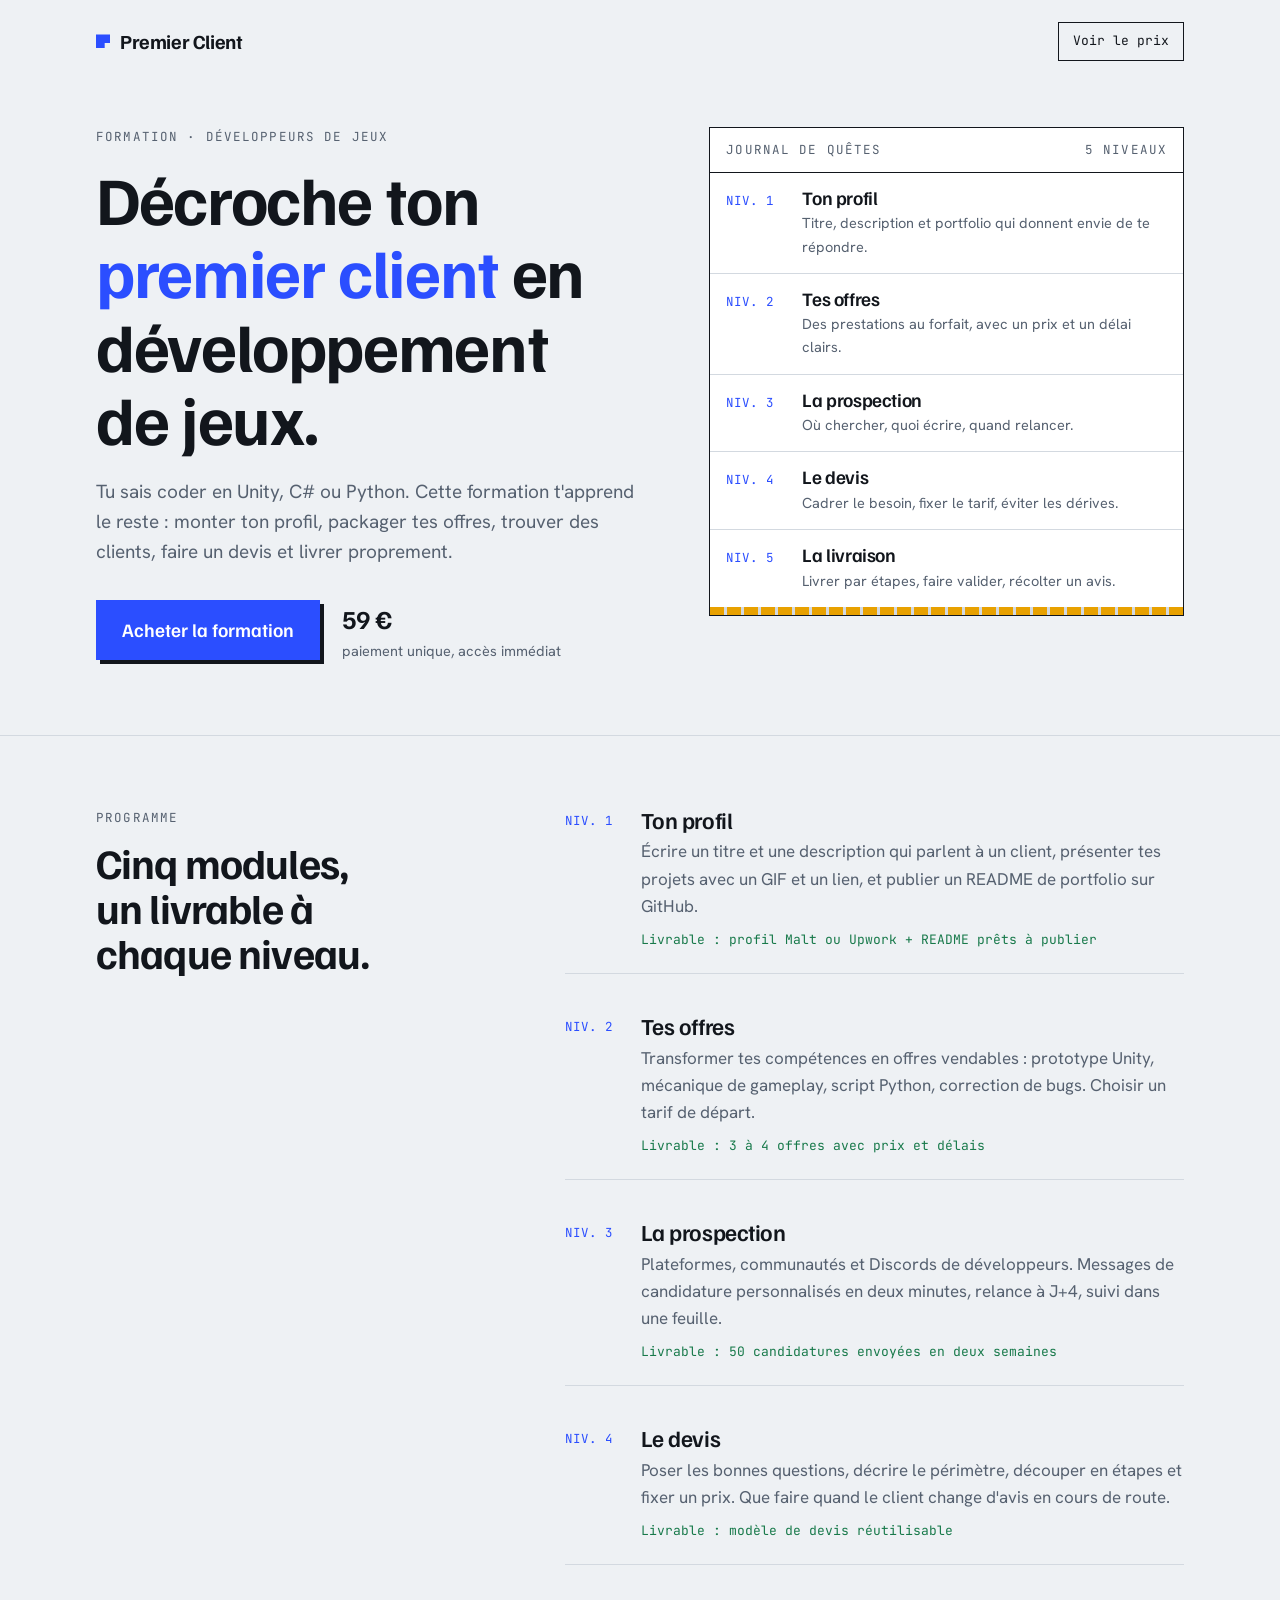
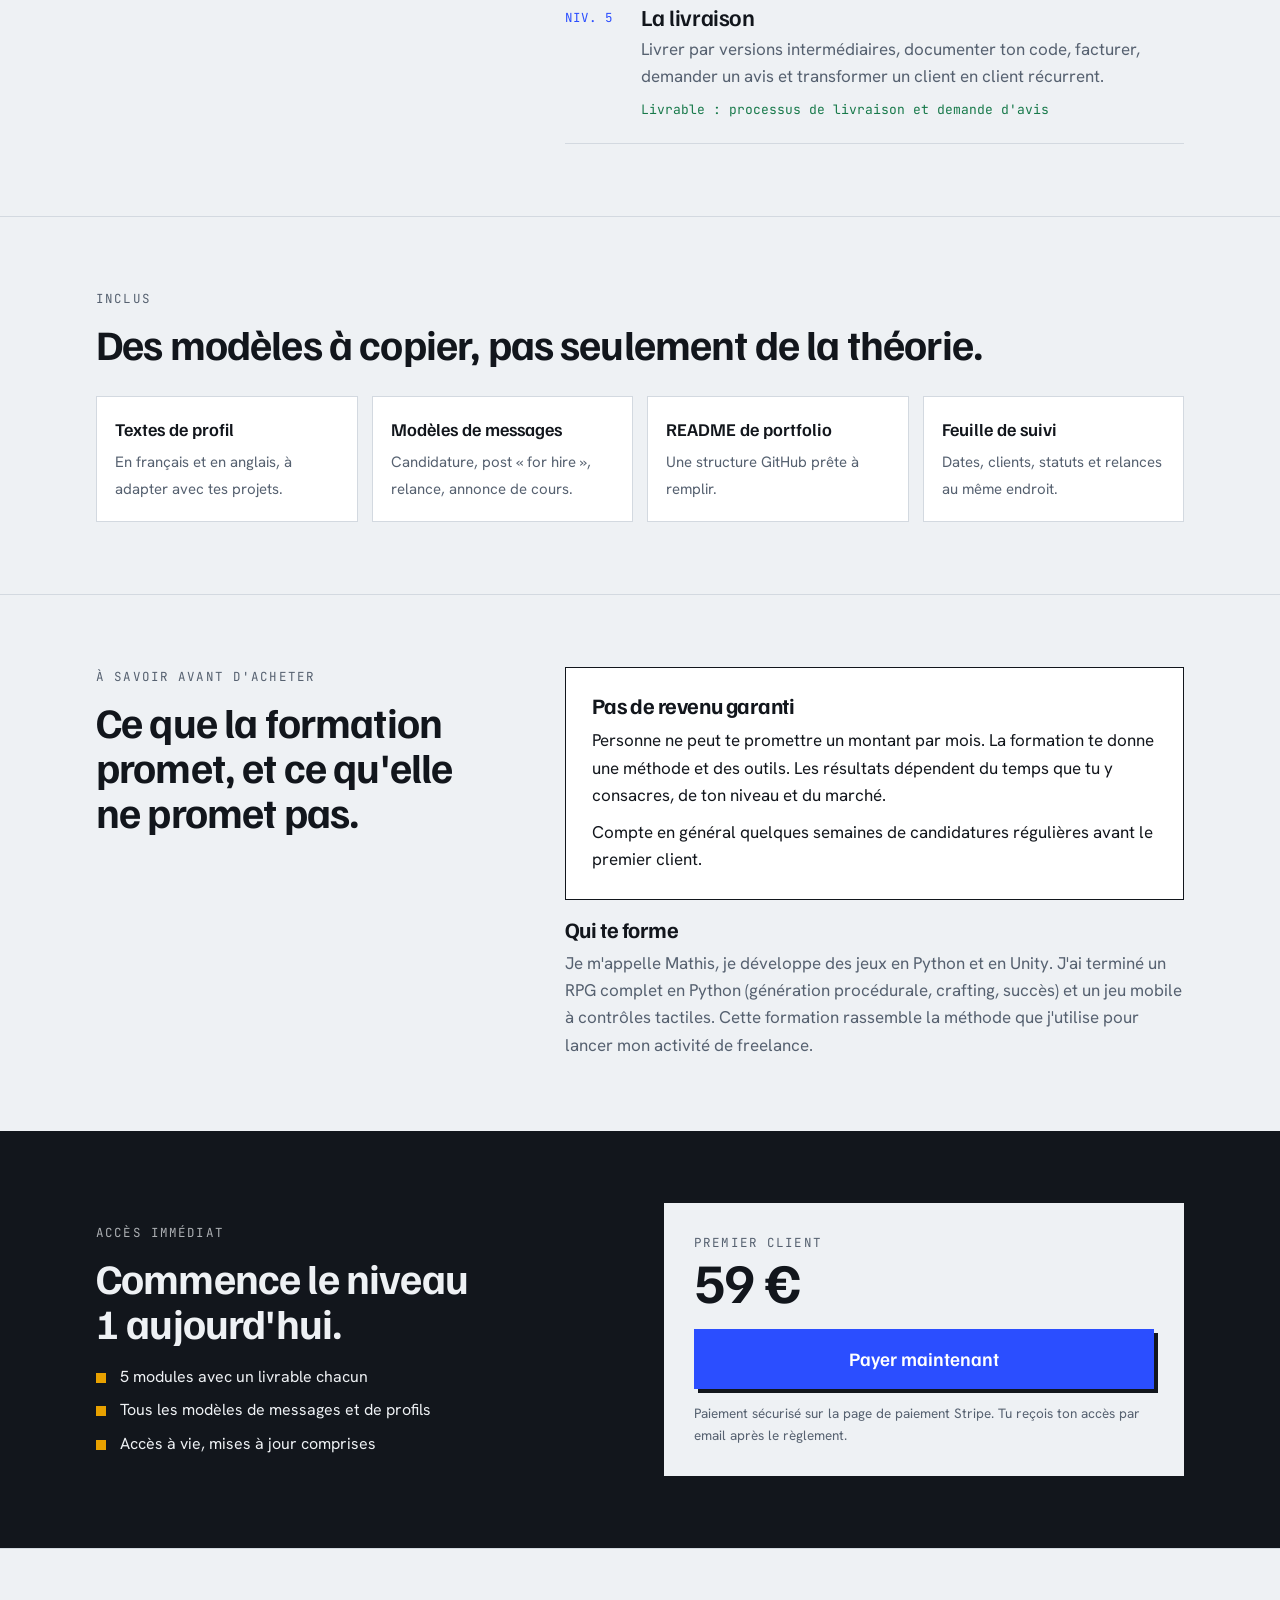
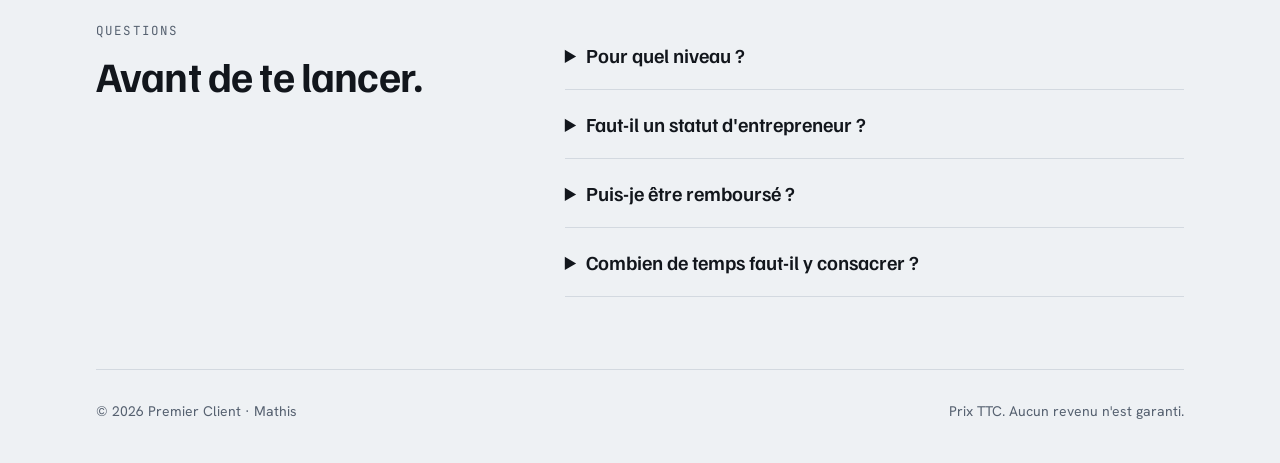
==== index.html @ 12212948 "Page de vente Premier Client Co-Authored-By: Claude Opus 5.5 <noreply@anthropic.com> Claude-Session:" ====
<!doctype html>
<html lang="fr">
<head>
<meta charset="utf-8">
<meta name="viewport" content="width=device-width, initial-scale=1, viewport-fit=cover">
<title>Premier Client</title>
<link rel="preconnect" href="https://fonts.googleapis.com">
<link rel="preconnect" href="https://fonts.gstatic.com" crossorigin>
<link rel="stylesheet" href="https://fonts.googleapis.com/css2?family=Familjen+Grotesk:wght@500;600;700&family=Hanken+Grotesk:wght@400;500;600&family=JetBrains+Mono:wght@400;500&display=swap">
<style>
/* Layout: texte à gauche, "journal de quêtes" des 5 modules à droite; puis sections en colonne unique */
:root {
  --bg: #eef1f4;
  --surface: #ffffff;
  --fg: #12161c;
  --muted: #566170;
  --line: #d3d9e0;
  --accent: #2b4eff;
  --accent-fg: #ffffff;
  --xp: #e8a100;
  --ok: #17794a;
  --display: "Familjen Grotesk", "Helvetica Neue", Arial, sans-serif;
  --body: "Hanken Grotesk", system-ui, -apple-system, "Segoe UI", sans-serif;
  --mono: "JetBrains Mono", ui-monospace, "SFMono-Regular", Menlo, monospace;
}
@media (prefers-color-scheme: dark) {
  :root:not([data-theme="light"]) {
    --bg: #0e1218; --surface: #161c25; --fg: #e9edf3; --muted: #9aa5b4;
    --line: #2a3340; --accent: #7a93ff; --accent-fg: #0e1218; --xp: #f2b73a; --ok: #4cc58b;
    color-scheme: dark;
  }
}
:root[data-theme="dark"] {
  --bg: #0e1218; --surface: #161c25; --fg: #e9edf3; --muted: #9aa5b4;
  --line: #2a3340; --accent: #7a93ff; --accent-fg: #0e1218; --xp: #f2b73a; --ok: #4cc58b;
  color-scheme: dark;
}

* { box-sizing: border-box; }
body {
  background: var(--bg); color: var(--fg);
  font-family: var(--body); font-size: 17px; line-height: 1.6;
  padding-block: 0;
}
.wrap {
  max-width: 1120px; margin: 0 auto;
  padding-left: max(16px, env(safe-area-inset-left, 0px));
  padding-right: max(16px, env(safe-area-inset-right, 0px));
}
a { color: inherit; }
h1, h2, h3 { font-family: var(--display); line-height: 1.08; text-wrap: balance; margin: 0; letter-spacing: -0.02em; }
p { margin: 0; }
.label { font-family: var(--mono); font-size: 12.5px; letter-spacing: 0.09em; text-transform: uppercase; color: var(--muted); }

/* header */
.top { display: flex; justify-content: space-between; align-items: center; gap: 16px; padding-block: 22px; }
.brand { font-family: var(--display); font-weight: 700; font-size: 20px; letter-spacing: -0.02em; display: flex; align-items: center; gap: 10px; }
.brand i { width: 14px; height: 14px; background: var(--accent); display: inline-block; clip-path: polygon(0 0, 100% 0, 100% 62%, 62% 62%, 62% 100%, 0 100%); }
.top a.cta-s { font-family: var(--mono); font-size: 13px; text-decoration: none; border: 1px solid var(--fg); padding: 8px 14px; white-space: nowrap; }
.top a.cta-s:hover { background: var(--fg); color: var(--bg); }

/* hero */
.hero { display: grid; grid-template-columns: 1.08fr 0.92fr; gap: 56px; align-items: start; padding-block: 44px 72px; }
.hero > * { min-width: 0; }
.hero h1 { font-size: clamp(38px, 6vw, 68px); font-weight: 700; margin-block: 14px 22px; }
.hero h1 em { font-style: normal; color: var(--accent); }
.lead { font-size: 19px; color: var(--muted); max-width: 52ch; }
.buy-row { display: flex; flex-wrap: wrap; align-items: center; gap: 14px 22px; margin-top: 30px; }
.btn {
  display: inline-block; background: var(--accent); color: var(--accent-fg);
  font-family: var(--display); font-weight: 600; font-size: 19px; text-decoration: none;
  padding: 15px 26px; border: 0; cursor: pointer;
  box-shadow: 4px 4px 0 var(--fg); transition: transform .12s, box-shadow .12s;
}
.btn:hover { transform: translate(2px, 2px); box-shadow: 2px 2px 0 var(--fg); }
.btn:focus-visible, a:focus-visible, summary:focus-visible { outline: 3px solid var(--xp); outline-offset: 3px; }
.price-note { font-size: 14.5px; color: var(--muted); }
.price-note b { font-family: var(--display); font-size: 26px; color: var(--fg); letter-spacing: -0.02em; }
.notice { margin-top: 16px; font-family: var(--mono); font-size: 13px; padding: 10px 14px; border: 1px dashed var(--xp); color: var(--fg); }

/* quest log */
.log { background: var(--surface); border: 1px solid var(--fg); }
.log-head { display: flex; justify-content: space-between; align-items: center; gap: 12px; padding: 12px 16px; border-bottom: 1px solid var(--fg); }
.log ol { list-style: none; margin: 0; padding: 0; }
.log li { display: grid; grid-template-columns: 64px 1fr; gap: 12px; padding: 15px 16px; border-bottom: 1px solid var(--line); }
.log li:last-child { border-bottom: 0; }
.lvl { font-family: var(--mono); font-size: 12.5px; color: var(--accent); padding-top: 3px; }
.log h3 { font-size: 19px; font-weight: 600; }
.log p { font-size: 14.5px; color: var(--muted); margin-top: 3px; }
.xp { height: 8px; background: var(--line); margin: 0; }
.xp span { display: block; height: 100%; width: 100%; background: repeating-linear-gradient(90deg, var(--xp) 0 14px, transparent 14px 17px); }

/* sections */
section { padding-block: 72px; border-top: 1px solid var(--line); }
.sec-grid { display: grid; grid-template-columns: 0.8fr 1.2fr; gap: 56px; }
.sec-grid > * { min-width: 0; }
h2 { font-size: clamp(28px, 4vw, 42px); font-weight: 700; margin-top: 12px; }
.sec-grid .body { display: grid; gap: 18px; }
.mod { padding: 22px 0; border-bottom: 1px solid var(--line); display: grid; grid-template-columns: 64px 1fr; gap: 12px; }
.mod:first-child { padding-top: 0; }
.mod h3 { font-size: 23px; font-weight: 600; }
.mod p { color: var(--muted); margin-top: 6px; }
.mod .out { margin-top: 10px; font-family: var(--mono); font-size: 13px; color: var(--ok); }
.pack { display: grid; grid-template-columns: repeat(auto-fit, minmax(230px, 1fr)); gap: 14px; margin-top: 30px; }
.pack div { border: 1px solid var(--line); background: var(--surface); padding: 18px; }
.pack b { font-family: var(--display); font-size: 18px; font-weight: 600; display: block; margin-bottom: 4px; }
.pack span { font-size: 15px; color: var(--muted); }
.not { background: var(--surface); border: 1px solid var(--fg); padding: 26px; }
.not h3 { font-size: 22px; margin-bottom: 10px; }
.not p + p { margin-top: 10px; }

/* purchase */
.checkout { background: var(--fg); color: var(--bg); border-top: 0; }
.checkout .label { color: var(--bg); opacity: .7; }
.co-grid { display: grid; grid-template-columns: 1fr 1fr; gap: 48px; align-items: center; }
.co-grid > * { min-width: 0; }
.checkout ul { list-style: none; margin: 18px 0 0; padding: 0; display: grid; gap: 8px; }
.checkout li { padding-left: 24px; position: relative; font-size: 16px; }
.checkout li::before { content: ""; position: absolute; left: 0; top: 9px; width: 10px; height: 10px; background: var(--xp); }
.co-card { background: var(--bg); color: var(--fg); padding: 30px; }
.co-card .big { font-family: var(--display); font-size: 56px; font-weight: 700; letter-spacing: -0.03em; line-height: 1; }
.co-card .btn { width: 100%; text-align: center; margin-top: 20px; }
.co-card small { display: block; margin-top: 14px; color: var(--muted); font-size: 13.5px; }

details { border-bottom: 1px solid var(--line); padding: 18px 0; }
summary { cursor: pointer; font-family: var(--display); font-weight: 600; font-size: 20px; }
details p { color: var(--muted); margin-top: 10px; max-width: 62ch; }

footer { padding-block: 30px 40px; font-size: 14px; color: var(--muted); display: flex; flex-wrap: wrap; justify-content: space-between; gap: 10px; border-top: 1px solid var(--line); }

@media (max-width: 860px) {
  .hero, .sec-grid, .co-grid { grid-template-columns: 1fr; gap: 36px; }
  .hero { padding-block: 24px 48px; }
  section { padding-block: 52px; }
  body { font-size: 16.5px; }
}
@media (prefers-reduced-motion: reduce) { .btn { transition: none; } }

html { color-scheme: light dark; }
body { margin: 0; }
</style>
</head>
<body>

<div class="wrap">
  <header class="top">
    <div class="brand"><i></i>Premier Client</div>
    <a class="cta-s" href="#acheter">Voir le prix</a>
  </header>

  <div class="hero">
    <div>
      <p class="label">Formation · développeurs de jeux</p>
      <h1>Décroche ton <em>premier client</em> en développement de jeux.</h1>
      <p class="lead">Tu sais coder en Unity, C# ou Python. Cette formation t'apprend le reste : monter ton profil, packager tes offres, trouver des clients, faire un devis et livrer proprement.</p>
      <div class="buy-row">
        <a class="btn js-buy" href="#acheter">Acheter la formation</a>
        <p class="price-note"><b>59 €</b><br>paiement unique, accès immédiat</p>
      </div>
      <p class="notice js-notice" hidden>Le lien de paiement n'est pas encore connecté sur cette page.</p>
    </div>

    <aside class="log" aria-label="Programme en 5 niveaux">
      <div class="log-head"><span class="label">Journal de quêtes</span><span class="label">5 niveaux</span></div>
      <ol>
        <li><span class="lvl">NIV. 1</span><div><h3>Ton profil</h3><p>Titre, description et portfolio qui donnent envie de te répondre.</p></div></li>
        <li><span class="lvl">NIV. 2</span><div><h3>Tes offres</h3><p>Des prestations au forfait, avec un prix et un délai clairs.</p></div></li>
        <li><span class="lvl">NIV. 3</span><div><h3>La prospection</h3><p>Où chercher, quoi écrire, quand relancer.</p></div></li>
        <li><span class="lvl">NIV. 4</span><div><h3>Le devis</h3><p>Cadrer le besoin, fixer le tarif, éviter les dérives.</p></div></li>
        <li><span class="lvl">NIV. 5</span><div><h3>La livraison</h3><p>Livrer par étapes, faire valider, récolter un avis.</p></div></li>
      </ol>
      <div class="xp" aria-hidden="true"><span></span></div>
    </aside>
  </div>
</div>

<section>
  <div class="wrap sec-grid">
    <div>
      <p class="label">Programme</p>
      <h2>Cinq modules, un livrable à chaque niveau.</h2>
    </div>
    <div class="body">
      <div class="mod"><span class="lvl">NIV. 1</span><div><h3>Ton profil</h3><p>Écrire un titre et une description qui parlent à un client, présenter tes projets avec un GIF et un lien, et publier un README de portfolio sur GitHub.</p><p class="out">Livrable : profil Malt ou Upwork + README prêts à publier</p></div></div>
      <div class="mod"><span class="lvl">NIV. 2</span><div><h3>Tes offres</h3><p>Transformer tes compétences en offres vendables : prototype Unity, mécanique de gameplay, script Python, correction de bugs. Choisir un tarif de départ.</p><p class="out">Livrable : 3 à 4 offres avec prix et délais</p></div></div>
      <div class="mod"><span class="lvl">NIV. 3</span><div><h3>La prospection</h3><p>Plateformes, communautés et Discords de développeurs. Messages de candidature personnalisés en deux minutes, relance à J+4, suivi dans une feuille.</p><p class="out">Livrable : 50 candidatures envoyées en deux semaines</p></div></div>
      <div class="mod"><span class="lvl">NIV. 4</span><div><h3>Le devis</h3><p>Poser les bonnes questions, décrire le périmètre, découper en étapes et fixer un prix. Que faire quand le client change d'avis en cours de route.</p><p class="out">Livrable : modèle de devis réutilisable</p></div></div>
      <div class="mod"><span class="lvl">NIV. 5</span><div><h3>La livraison</h3><p>Livrer par versions intermédiaires, documenter ton code, facturer, demander un avis et transformer un client en client récurrent.</p><p class="out">Livrable : processus de livraison et demande d'avis</p></div></div>
    </div>
  </div>
</section>

<section>
  <div class="wrap">
    <p class="label">Inclus</p>
    <h2>Des modèles à copier, pas seulement de la théorie.</h2>
    <div class="pack">
      <div><b>Textes de profil</b><span>En français et en anglais, à adapter avec tes projets.</span></div>
      <div><b>Modèles de messages</b><span>Candidature, post « for hire », relance, annonce de cours.</span></div>
      <div><b>README de portfolio</b><span>Une structure GitHub prête à remplir.</span></div>
      <div><b>Feuille de suivi</b><span>Dates, clients, statuts et relances au même endroit.</span></div>
    </div>
  </div>
</section>

<section>
  <div class="wrap sec-grid">
    <div>
      <p class="label">À savoir avant d'acheter</p>
      <h2>Ce que la formation promet, et ce qu'elle ne promet pas.</h2>
    </div>
    <div class="body">
      <div class="not">
        <h3>Pas de revenu garanti</h3>
        <p>Personne ne peut te promettre un montant par mois. La formation te donne une méthode et des outils. Les résultats dépendent du temps que tu y consacres, de ton niveau et du marché.</p>
        <p>Compte en général quelques semaines de candidatures régulières avant le premier client.</p>
      </div>
      <div>
        <h3 style="font-size:22px;margin-bottom:8px">Qui te forme</h3>
        <p style="color:var(--muted)">Je m'appelle Mathis, je développe des jeux en Python et en Unity. J'ai terminé un RPG complet en Python (génération procédurale, crafting, succès) et un jeu mobile à contrôles tactiles. Cette formation rassemble la méthode que j'utilise pour lancer mon activité de freelance.</p>
      </div>
    </div>
  </div>
</section>

<section class="checkout" id="acheter">
  <div class="wrap co-grid">
    <div>
      <p class="label">Accès immédiat</p>
      <h2>Commence le niveau 1 aujourd'hui.</h2>
      <ul>
        <li>5 modules avec un livrable chacun</li>
        <li>Tous les modèles de messages et de profils</li>
        <li>Accès à vie, mises à jour comprises</li>
      </ul>
    </div>
    <div class="co-card">
      <p class="label" style="color:var(--muted);opacity:1">Premier Client</p>
      <p class="big">59 €</p>
      <a class="btn js-buy" href="#acheter">Payer maintenant</a>
      <p class="notice js-notice" hidden style="margin-top:14px">Le lien de paiement n'est pas encore connecté sur cette page.</p>
      <small>Paiement sécurisé sur la page de paiement Stripe. Tu reçois ton accès par email après le règlement.</small>
    </div>
  </div>
</section>

<section>
  <div class="wrap sec-grid">
    <div>
      <p class="label">Questions</p>
      <h2>Avant de te lancer.</h2>
    </div>
    <div>
      <details><summary>Pour quel niveau ?</summary><p>Pour les développeurs débutants à intermédiaires qui savent déjà réaliser un petit projet en Unity, en C# ou en Python et veulent être payés pour ce savoir-faire.</p></details>
      <details><summary>Faut-il un statut d'entrepreneur ?</summary><p>En France, il faut déclarer une activité pour facturer, par exemple en micro-entreprise. Le niveau 5 explique à quel moment le faire. Les démarches elles-mêmes se font sur le site officiel de l'administration.</p></details>
      <details><summary>Puis-je être remboursé ?</summary><p>Oui, pendant 14 jours après l'achat, si la formation ne te convient pas. Écris-moi à l'adresse indiquée sur ton reçu de paiement.</p></details>
      <details><summary>Combien de temps faut-il y consacrer ?</summary><p>Prévois environ dix à douze heures par semaine pendant le premier mois pour construire ton profil et envoyer tes candidatures.</p></details>
    </div>
  </div>
</section>

<div class="wrap">
  <footer>
    <span>© 2026 Premier Client · Mathis</span>
    <span>Prix TTC. Aucun revenu n'est garanti.</span>
  </footer>
</div>

<script>
  // Colle ici le lien de paiement Stripe (Payment Link) pour activer l'achat.
  var CHECKOUT_URL = "https://buy.stripe.com/test_cNidR93Y43883Ja0eQ8og00";

  var buyLinks = document.querySelectorAll(".js-buy");
  var notices = document.querySelectorAll(".js-notice");
  for (var i = 0; i < buyLinks.length; i++) {
    if (CHECKOUT_URL) {
      buyLinks[i].setAttribute("href", CHECKOUT_URL);
      buyLinks[i].setAttribute("target", "_blank");
      buyLinks[i].setAttribute("rel", "noopener");
    } else {
      buyLinks[i].addEventListener("click", function () {
        for (var j = 0; j < notices.length; j++) { notices[j].hidden = false; }
      });
    }
  }
</script>

</body>
</html>
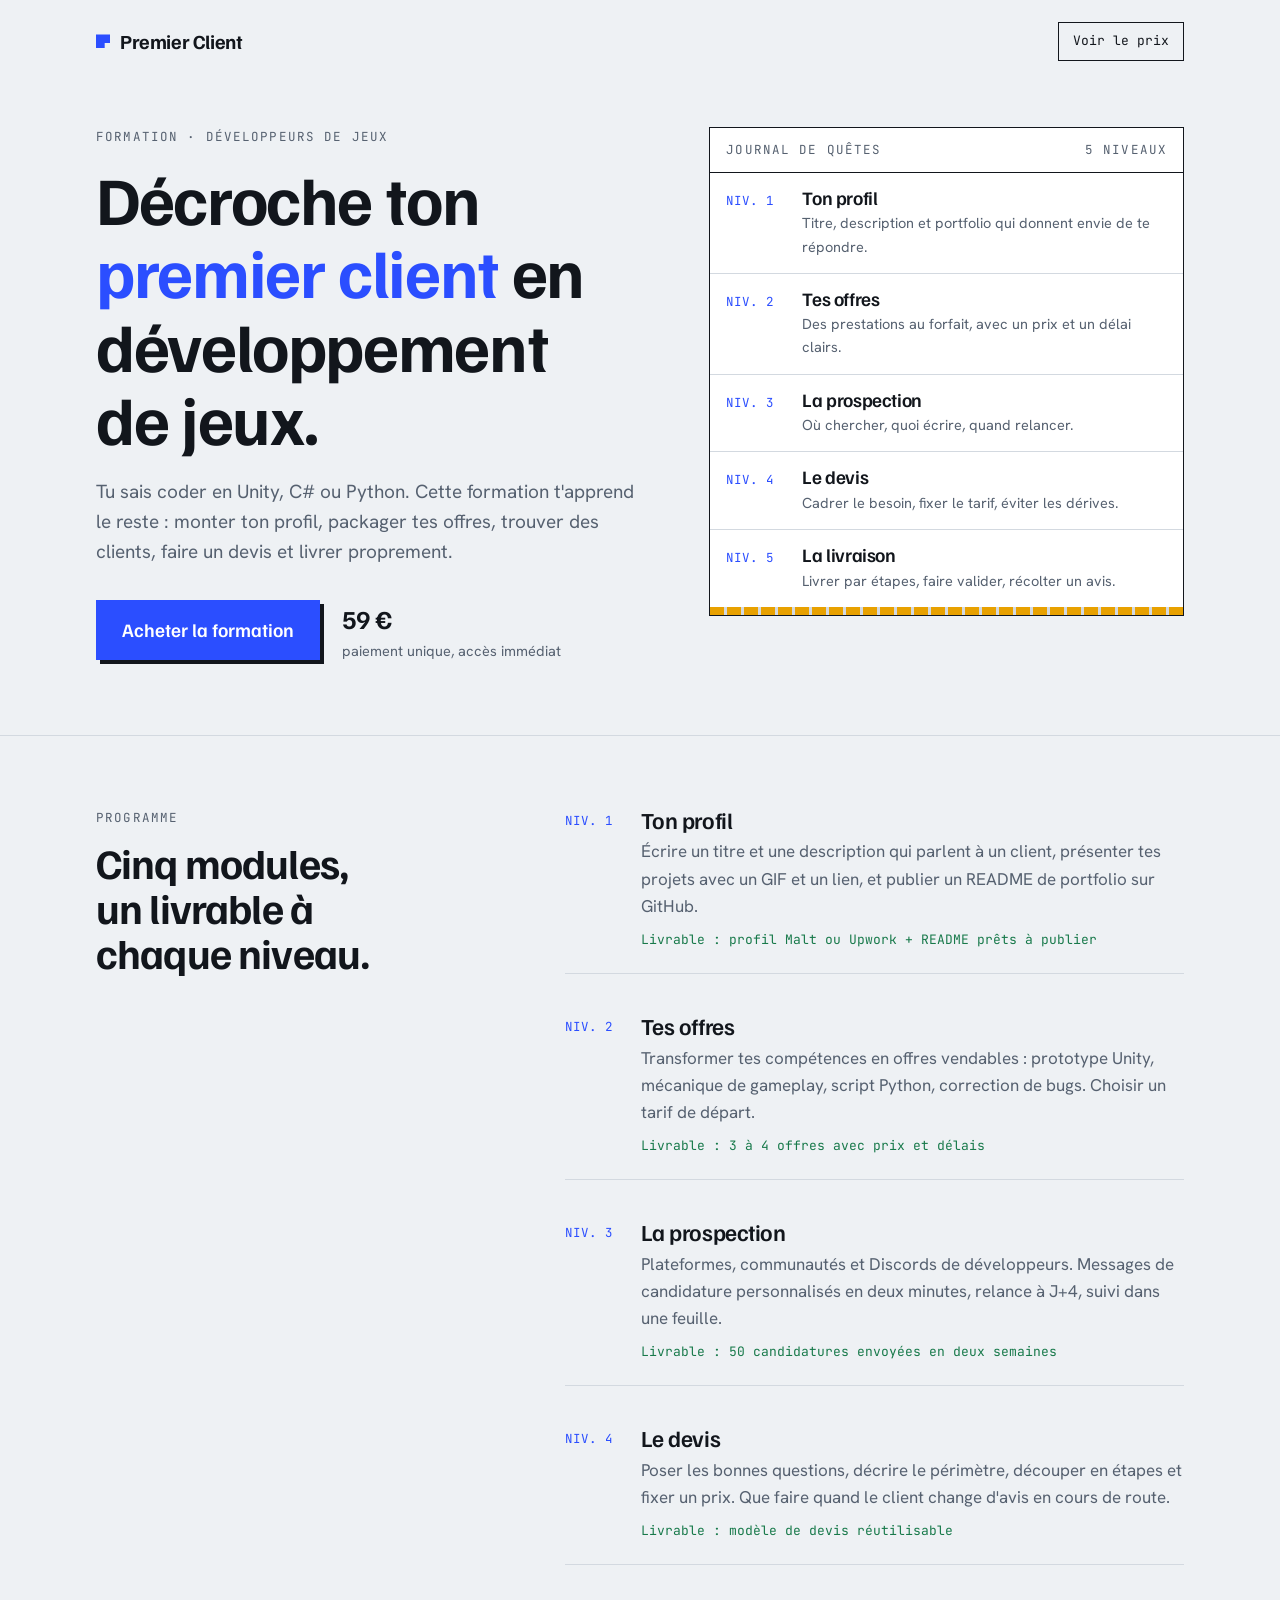
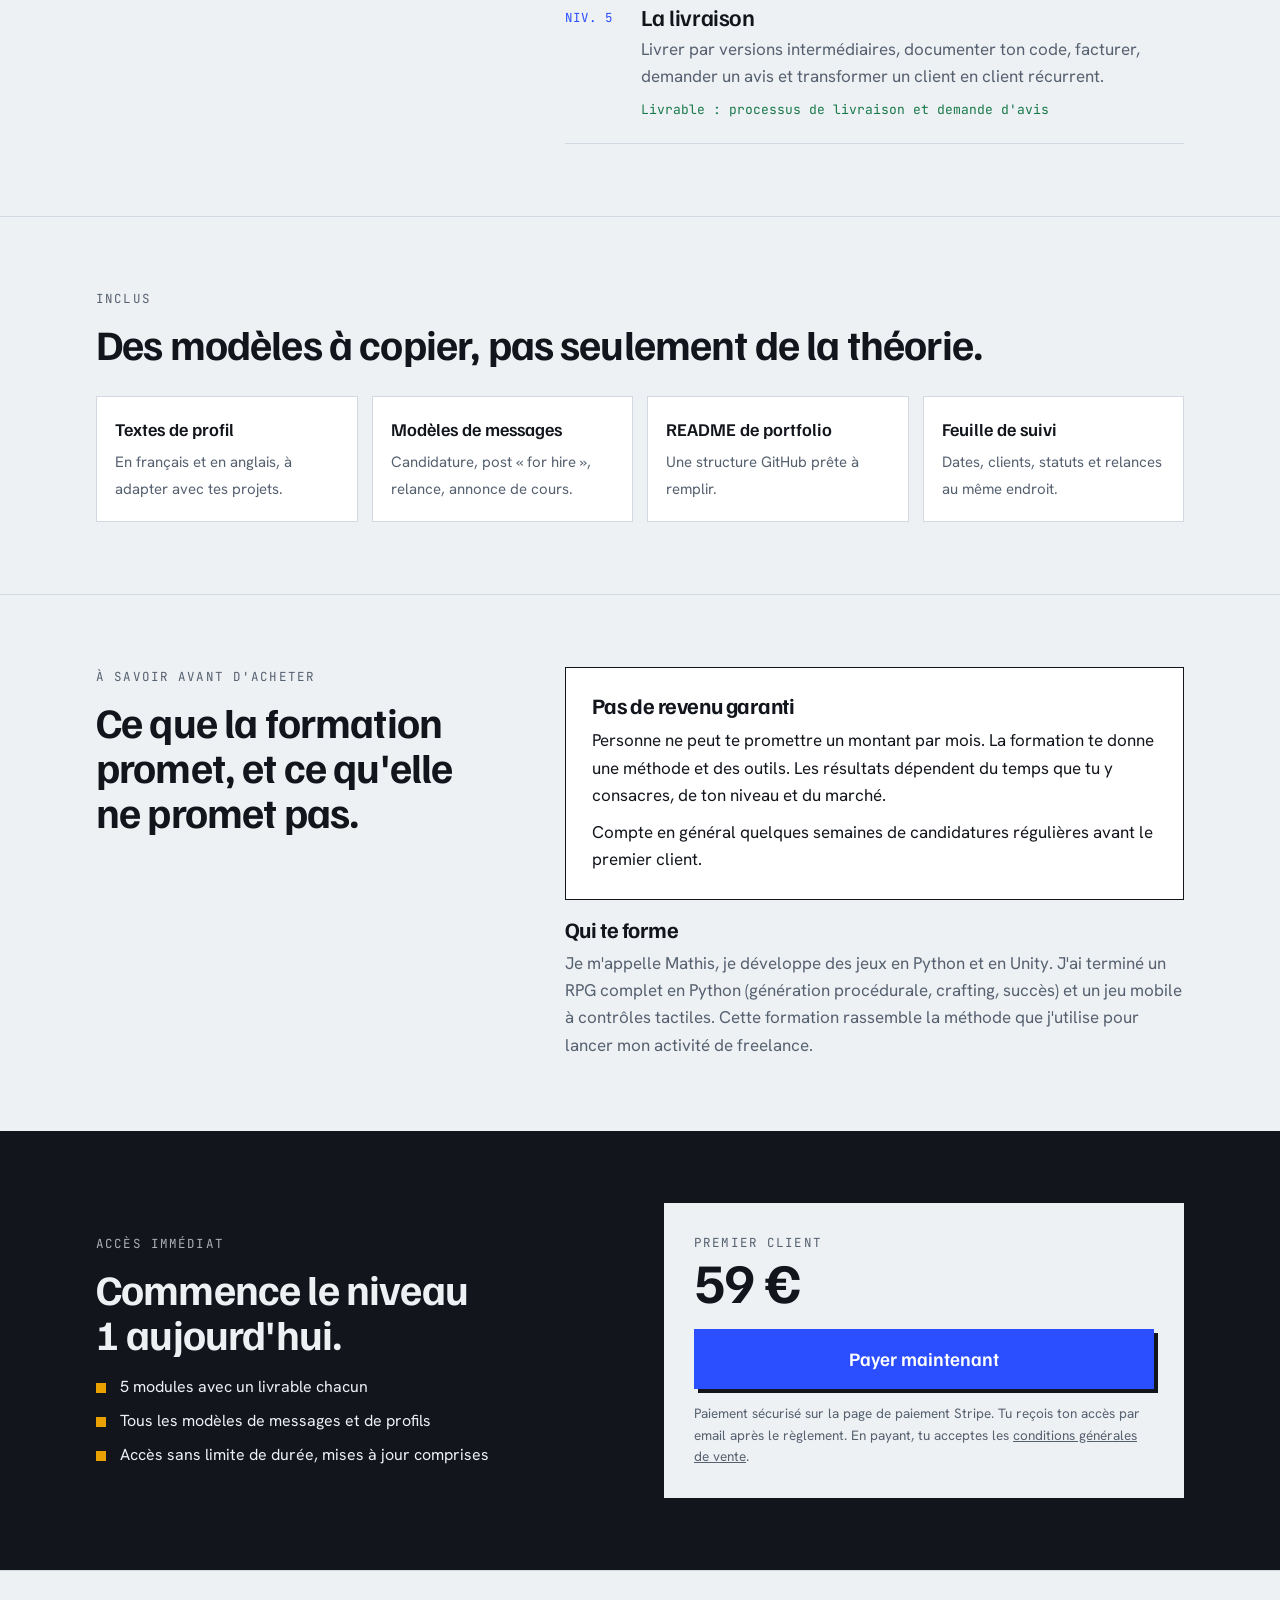
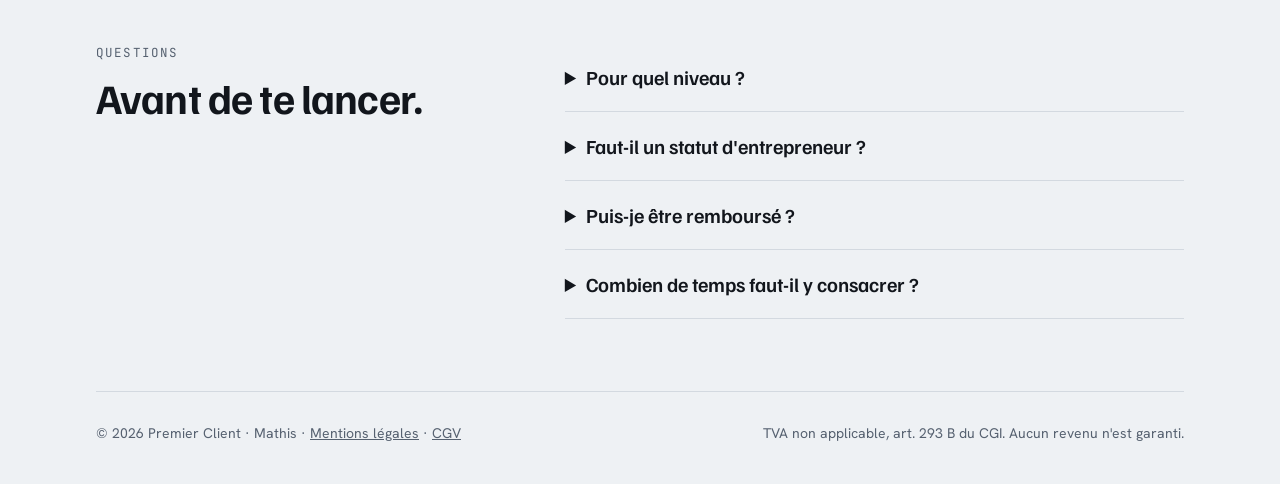
==== commit bb44e618: "Ajoute mentions légales, CGV et liens en pied de page Co-Authored-By: Claude Opus 5.5 <noreply@anthr" ====
--- a/index.html
+++ b/index.html
@@ -231,7 +231,7 @@
       <ul>
         <li>5 modules avec un livrable chacun</li>
         <li>Tous les modèles de messages et de profils</li>
-        <li>Accès à vie, mises à jour comprises</li>
+        <li>Accès sans limite de durée, mises à jour comprises</li>
       </ul>
     </div>
     <div class="co-card">
@@ -239,7 +239,7 @@
       <p class="big">59 €</p>
       <a class="btn js-buy" href="#acheter">Payer maintenant</a>
       <p class="notice js-notice" hidden style="margin-top:14px">Le lien de paiement n'est pas encore connecté sur cette page.</p>
-      <small>Paiement sécurisé sur la page de paiement Stripe. Tu reçois ton accès par email après le règlement.</small>
+      <small>Paiement sécurisé sur la page de paiement Stripe. Tu reçois ton accès par email après le règlement. En payant, tu acceptes les <a href="cgv.html">conditions générales de vente</a>.</small>
     </div>
   </div>
 </section>
@@ -253,7 +253,7 @@
     <div>
       <details><summary>Pour quel niveau ?</summary><p>Pour les développeurs débutants à intermédiaires qui savent déjà réaliser un petit projet en Unity, en C# ou en Python et veulent être payés pour ce savoir-faire.</p></details>
       <details><summary>Faut-il un statut d'entrepreneur ?</summary><p>En France, il faut déclarer une activité pour facturer, par exemple en micro-entreprise. Le niveau 5 explique à quel moment le faire. Les démarches elles-mêmes se font sur le site officiel de l'administration.</p></details>
-      <details><summary>Puis-je être remboursé ?</summary><p>Oui, pendant 14 jours après l'achat, si la formation ne te convient pas. Écris-moi à l'adresse indiquée sur ton reçu de paiement.</p></details>
+      <details><summary>Puis-je être remboursé ?</summary><p>Oui, pendant 14 jours après l'achat, si la formation ne te convient pas. Écris-moi à l'adresse indiquée sur ton reçu de paiement. Les détails sont dans les <a href="cgv.html">conditions générales de vente</a>.</p></details>
       <details><summary>Combien de temps faut-il y consacrer ?</summary><p>Prévois environ dix à douze heures par semaine pendant le premier mois pour construire ton profil et envoyer tes candidatures.</p></details>
     </div>
   </div>
@@ -261,8 +261,8 @@
 
 <div class="wrap">
   <footer>
-    <span>© 2026 Premier Client · Mathis</span>
-    <span>Prix TTC. Aucun revenu n'est garanti.</span>
+    <span>© 2026 Premier Client · Mathis · <a href="mentions-legales.html">Mentions légales</a> · <a href="cgv.html">CGV</a></span>
+    <span>TVA non applicable, art. 293 B du CGI. Aucun revenu n'est garanti.</span>
   </footer>
 </div>
 
